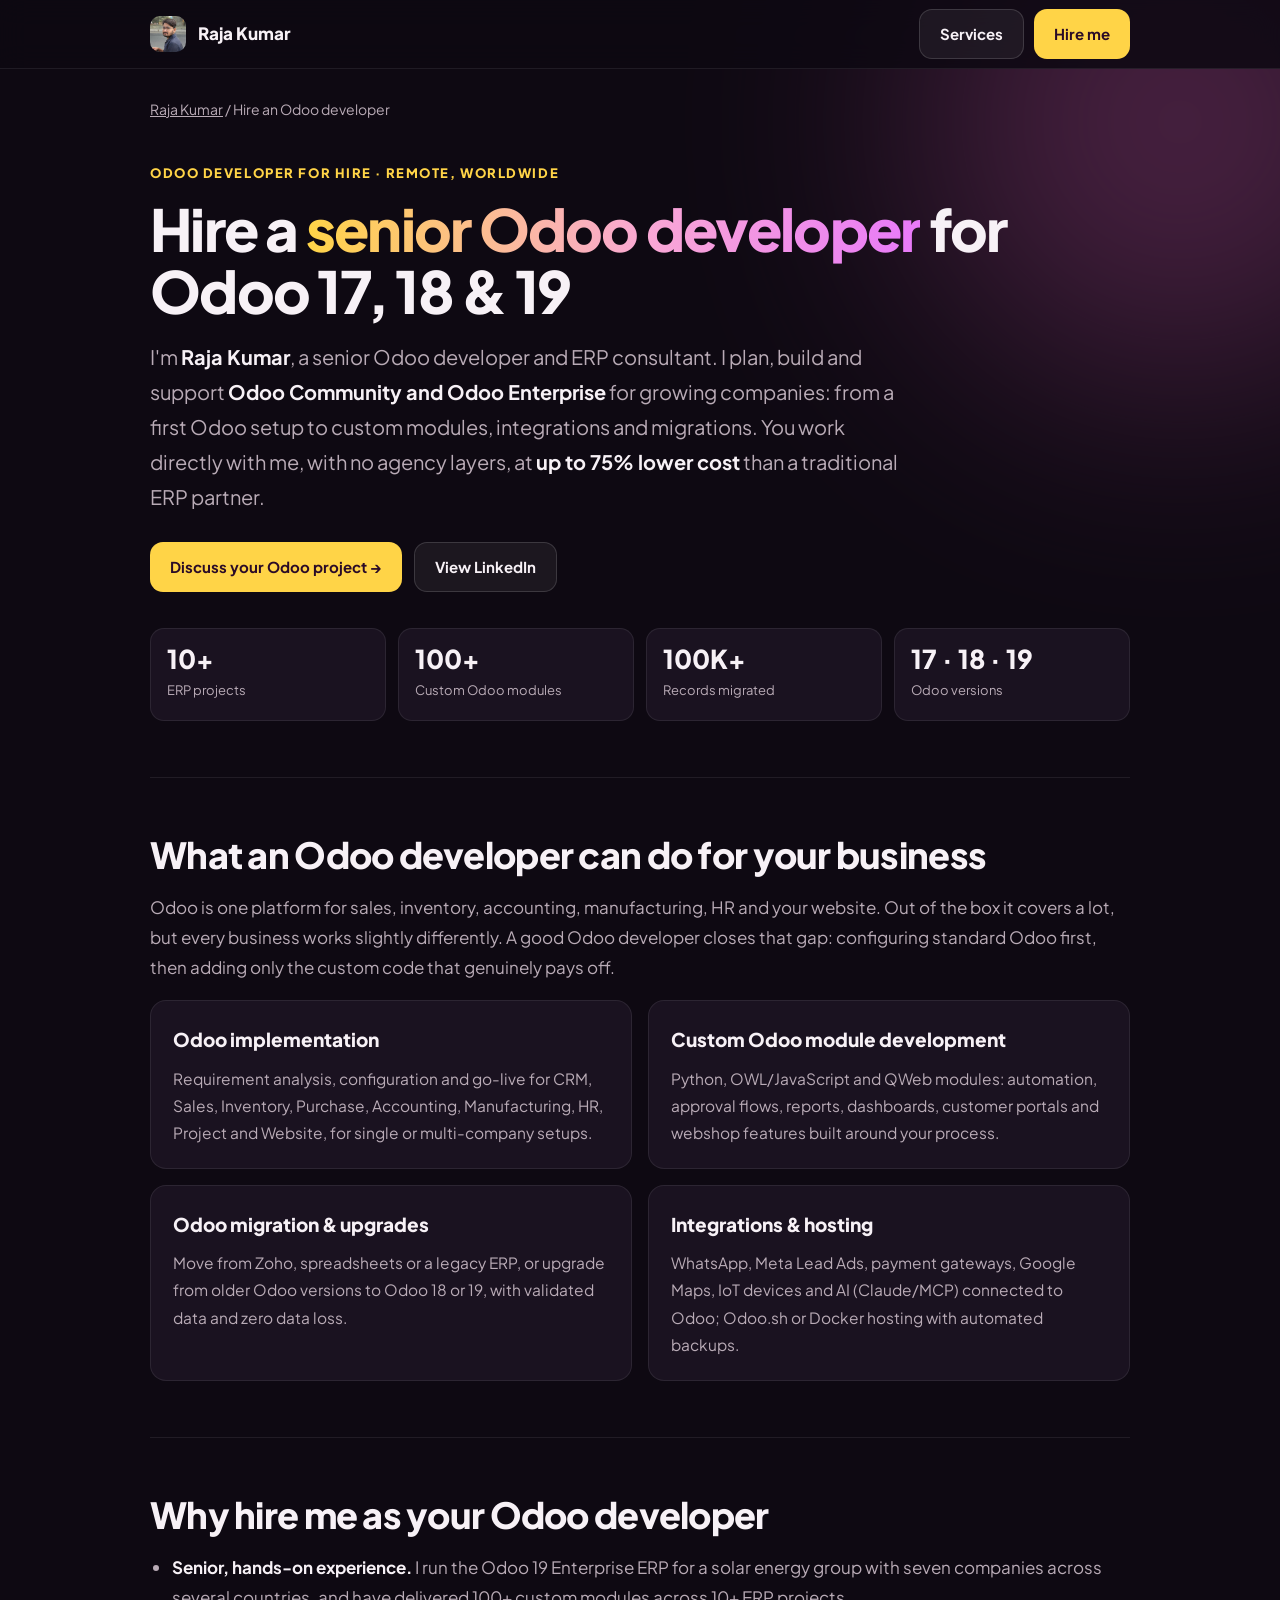
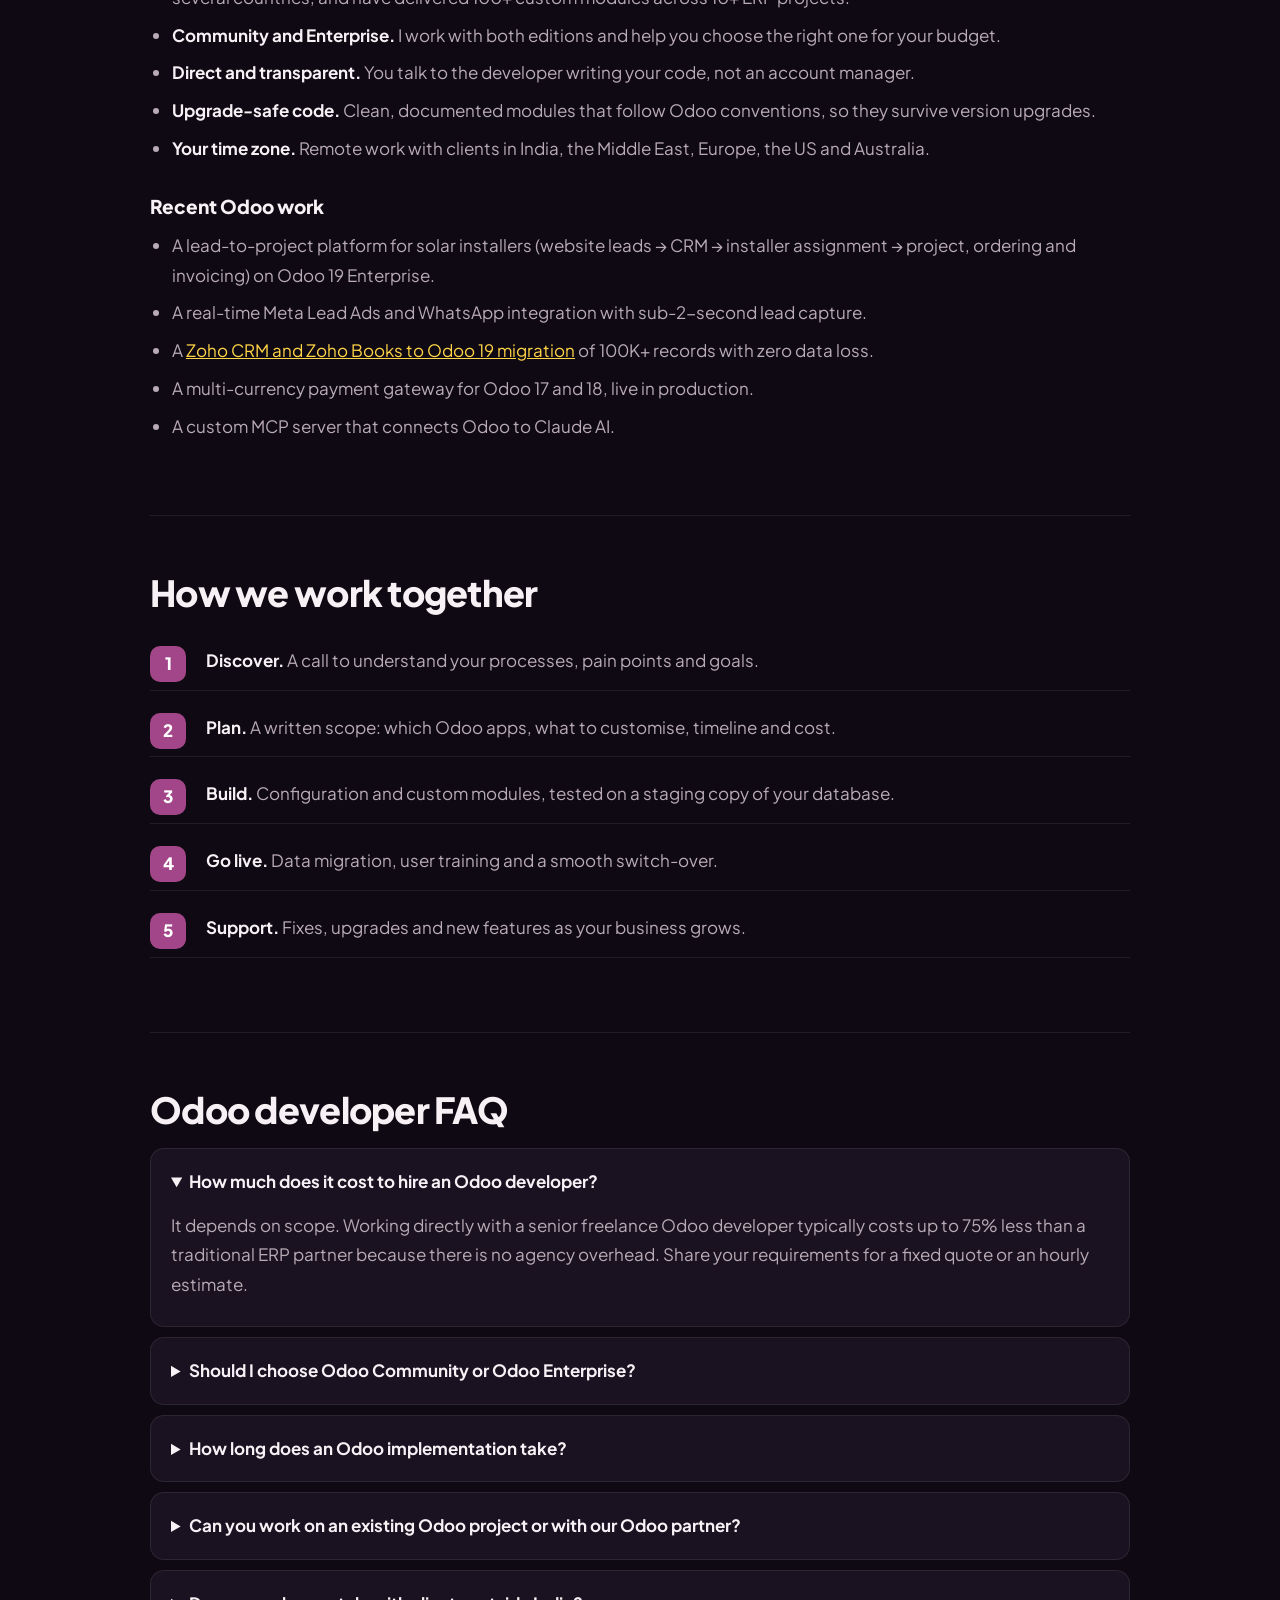
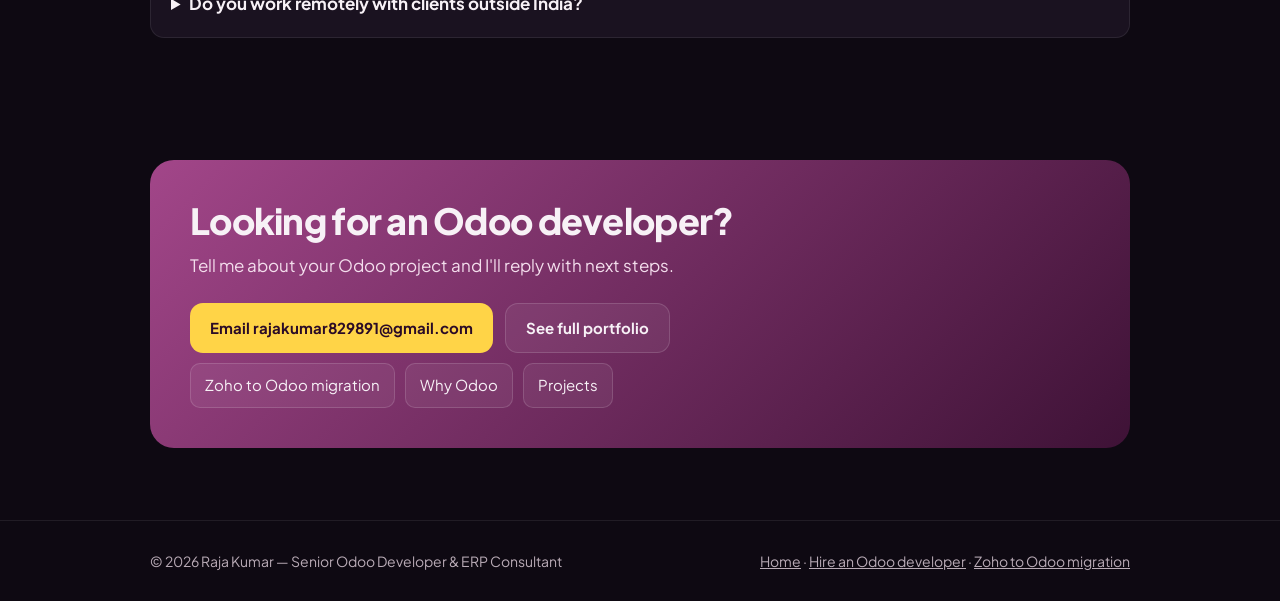
==== odoo-developer/index.html @ 11d60883 "Add Odoo developer and Zoho-to-Odoo landing pages for search - /odoo-developer/: in-depth 'hire an O" ====
<!DOCTYPE html>
<html lang="en">
<head>
<meta charset="UTF-8">
<meta name="viewport" content="width=device-width, initial-scale=1.0">
<title>Hire an Odoo Developer | Senior Odoo Developer for Odoo 17, 18 &amp; 19 – Raja Kumar</title>
<meta name="description" content="Hire a senior Odoo developer for Odoo 17, 18 and 19, Community and Enterprise. Odoo implementation, custom module development, migration and Odoo.sh hosting. Remote for clients worldwide, up to 75% lower cost than ERP partners.">
<meta name="robots" content="index, follow, max-image-preview:large">
<link rel="canonical" href="https://raja-portfolio-lyart.vercel.app/odoo-developer/">
<meta name="theme-color" content="#714B67">
<link rel="icon" href="/favicon-32.png" type="image/png" sizes="32x32">
<link rel="apple-touch-icon" href="/apple-touch-icon.png">
<meta property="og:type" content="website">
<meta property="og:title" content="Hire an Odoo Developer – Raja Kumar, Senior Odoo Developer">
<meta property="og:description" content="Odoo 17/18/19 Community & Enterprise: implementation, custom modules, migration and hosting. Remote, worldwide.">
<meta property="og:url" content="https://raja-portfolio-lyart.vercel.app/odoo-developer/">
<meta property="og:image" content="https://raja-portfolio-lyart.vercel.app/og-image.png">
<meta name="twitter:card" content="summary_large_image">
<link rel="preconnect" href="https://fonts.googleapis.com">
<link rel="preconnect" href="https://fonts.gstatic.com" crossorigin>
<link href="https://fonts.googleapis.com/css2?family=Plus+Jakarta+Sans:wght@400;500;700;800&display=swap" rel="stylesheet">
<link rel="stylesheet" href="/assets/css/pages.css">
<script type="application/ld+json">
{
  "@context": "https://schema.org",
  "@graph": [
    {
      "@type": "Service",
      "@id": "https://raja-portfolio-lyart.vercel.app/odoo-developer/#service",
      "name": "Odoo development and ERP consulting",
      "serviceType": "Odoo developer",
      "description": "Senior Odoo developer for Odoo 17, 18 and 19 (Community and Enterprise): consultation, implementation, custom module development, migration, Odoo.sh hosting and integrations.",
      "provider": { "@id": "https://raja-portfolio-lyart.vercel.app/#raja" },
      "areaServed": "Worldwide",
      "url": "https://raja-portfolio-lyart.vercel.app/odoo-developer/"
    },
    {
      "@type": "Person",
      "@id": "https://raja-portfolio-lyart.vercel.app/#raja",
      "name": "Raja Kumar",
      "jobTitle": "Senior Odoo Developer & ERP Consultant",
      "url": "https://raja-portfolio-lyart.vercel.app/",
      "image": "https://raja-portfolio-lyart.vercel.app/avatar.jpg",
      "sameAs": ["https://www.linkedin.com/in/raja-kumar-cseaiml", "https://github.com/RajaKumar829891"]
    },
    {
      "@type": "BreadcrumbList",
      "itemListElement": [
        { "@type": "ListItem", "position": 1, "name": "Raja Kumar", "item": "https://raja-portfolio-lyart.vercel.app/" },
        { "@type": "ListItem", "position": 2, "name": "Hire an Odoo developer", "item": "https://raja-portfolio-lyart.vercel.app/odoo-developer/" }
      ]
    },
    {
      "@type": "FAQPage",
      "mainEntity": [
        { "@type": "Question", "name": "How much does it cost to hire an Odoo developer?", "acceptedAnswer": { "@type": "Answer", "text": "It depends on scope. Working directly with a senior freelance Odoo developer typically costs up to 75% less than a traditional ERP partner because there is no agency overhead. Share your requirements for a fixed quote or an hourly estimate." } },
        { "@type": "Question", "name": "Should I choose Odoo Community or Odoo Enterprise?", "acceptedAnswer": { "@type": "Answer", "text": "Community is free and open source and suits many small businesses. Enterprise adds apps such as full Accounting, Studio, Odoo.sh hosting and official support. I help you compare them against your processes and budget before you commit." } },
        { "@type": "Question", "name": "How long does an Odoo implementation take?", "acceptedAnswer": { "@type": "Answer", "text": "A focused rollout of one or two apps can go live in a few weeks. Multi-company or heavily customised projects take longer and are best delivered in phases, one department at a time." } },
        { "@type": "Question", "name": "Can you work on an existing Odoo project or with our Odoo partner?", "acceptedAnswer": { "@type": "Answer", "text": "Yes. I can take over existing custom modules, fix bugs, upgrade modules to a newer Odoo version and add features, working alongside your team or partner." } },
        { "@type": "Question", "name": "Do you work remotely with clients outside India?", "acceptedAnswer": { "@type": "Answer", "text": "Yes. I work remotely with clients in Europe, the Middle East, the US and Australia and adjust my hours to your time zone." } }
      ]
    }
  ]
}
</script>
</head>
<body>

<nav class="nav" aria-label="Main">
  <div class="container nav-inner">
    <a class="brand" href="/"><img src="/avatar.jpg" alt="" width="36" height="36">Raja Kumar</a>
    <div style="display:flex;gap:10px">
      <a class="btn btn-ghost" href="/#services">Services</a>
      <a class="btn btn-primary" href="/#contact">Hire me</a>
    </div>
  </div>
</nav>

<div class="container crumbs"><a href="/">Raja Kumar</a> / Hire an Odoo developer</div>

<header class="page-hero">
  <div class="container">
    <p class="eyebrow">Odoo developer for hire · Remote, worldwide</p>
    <h1>Hire a <span>senior Odoo developer</span> for Odoo 17, 18 &amp; 19</h1>
    <p class="lead">I'm <strong>Raja Kumar</strong>, a senior Odoo developer and ERP consultant. I plan, build and support <strong>Odoo Community and Odoo Enterprise</strong> for growing companies: from a first Odoo setup to custom modules, integrations and migrations. You work directly with me, with no agency layers, at <strong>up to 75% lower cost</strong> than a traditional ERP partner.</p>
    <div class="hero-ctas">
      <a class="btn btn-primary" href="/#contact">Discuss your Odoo project →</a>
      <a class="btn btn-ghost" href="https://www.linkedin.com/in/raja-kumar-cseaiml" rel="noopener">View LinkedIn</a>
    </div>
    <div class="facts">
      <div class="fact"><b>10+</b><span>ERP projects</span></div>
      <div class="fact"><b>100+</b><span>Custom Odoo modules</span></div>
      <div class="fact"><b>100K+</b><span>Records migrated</span></div>
      <div class="fact"><b>17 · 18 · 19</b><span>Odoo versions</span></div>
    </div>
  </div>
</header>

<main class="container">

<section>
  <h2>What an Odoo developer can do for your business</h2>
  <p>Odoo is one platform for sales, inventory, accounting, manufacturing, HR and your website. Out of the box it covers a lot, but every business works slightly differently. A good Odoo developer closes that gap: configuring standard Odoo first, then adding only the custom code that genuinely pays off.</p>
  <div class="grid-2">
    <div class="card"><h3>Odoo implementation</h3><p>Requirement analysis, configuration and go-live for CRM, Sales, Inventory, Purchase, Accounting, Manufacturing, HR, Project and Website, for single or multi-company setups.</p></div>
    <div class="card"><h3>Custom Odoo module development</h3><p>Python, OWL/JavaScript and QWeb modules: automation, approval flows, reports, dashboards, customer portals and webshop features built around your process.</p></div>
    <div class="card"><h3>Odoo migration &amp; upgrades</h3><p>Move from Zoho, spreadsheets or a legacy ERP, or upgrade from older Odoo versions to Odoo 18 or 19, with validated data and zero data loss.</p></div>
    <div class="card"><h3>Integrations &amp; hosting</h3><p>WhatsApp, Meta Lead Ads, payment gateways, Google Maps, IoT devices and AI (Claude/MCP) connected to Odoo; Odoo.sh or Docker hosting with automated backups.</p></div>
  </div>
</section>

<section>
  <h2>Why hire me as your Odoo developer</h2>
  <ul>
    <li><strong>Senior, hands-on experience.</strong> I run the Odoo 19 Enterprise ERP for a solar energy group with seven companies across several countries, and have delivered 100+ custom modules across 10+ ERP projects.</li>
    <li><strong>Community and Enterprise.</strong> I work with both editions and help you choose the right one for your budget.</li>
    <li><strong>Direct and transparent.</strong> You talk to the developer writing your code, not an account manager.</li>
    <li><strong>Upgrade-safe code.</strong> Clean, documented modules that follow Odoo conventions, so they survive version upgrades.</li>
    <li><strong>Your time zone.</strong> Remote work with clients in India, the Middle East, Europe, the US and Australia.</li>
  </ul>

  <h3>Recent Odoo work</h3>
  <ul>
    <li>A lead-to-project platform for solar installers (website leads → CRM → installer assignment → project, ordering and invoicing) on Odoo 19 Enterprise.</li>
    <li>A real-time Meta Lead Ads and WhatsApp integration with sub-2-second lead capture.</li>
    <li>A <a href="/zoho-to-odoo-migration/">Zoho CRM and Zoho Books to Odoo 19 migration</a> of 100K+ records with zero data loss.</li>
    <li>A multi-currency payment gateway for Odoo 17 and 18, live in production.</li>
    <li>A custom MCP server that connects Odoo to Claude AI.</li>
  </ul>
</section>

<section>
  <h2>How we work together</h2>
  <ol class="steps">
    <li><strong>Discover.</strong> A call to understand your processes, pain points and goals.</li>
    <li><strong>Plan.</strong> A written scope: which Odoo apps, what to customise, timeline and cost.</li>
    <li><strong>Build.</strong> Configuration and custom modules, tested on a staging copy of your database.</li>
    <li><strong>Go live.</strong> Data migration, user training and a smooth switch-over.</li>
    <li><strong>Support.</strong> Fixes, upgrades and new features as your business grows.</li>
  </ol>
</section>

<section>
  <h2>Odoo developer FAQ</h2>
  <details open><summary>How much does it cost to hire an Odoo developer?</summary><p>It depends on scope. Working directly with a senior freelance Odoo developer typically costs up to 75% less than a traditional ERP partner because there is no agency overhead. Share your requirements for a fixed quote or an hourly estimate.</p></details>
  <details><summary>Should I choose Odoo Community or Odoo Enterprise?</summary><p>Community is free and open source and suits many small businesses. Enterprise adds apps such as full Accounting, Studio, Odoo.sh hosting and official support. I help you compare them against your processes and budget before you commit.</p></details>
  <details><summary>How long does an Odoo implementation take?</summary><p>A focused rollout of one or two apps can go live in a few weeks. Multi-company or heavily customised projects take longer and are best delivered in phases, one department at a time.</p></details>
  <details><summary>Can you work on an existing Odoo project or with our Odoo partner?</summary><p>Yes. I can take over existing custom modules, fix bugs, upgrade modules to a newer Odoo version and add features, working alongside your team or partner.</p></details>
  <details><summary>Do you work remotely with clients outside India?</summary><p>Yes. I work remotely with clients in Europe, the Middle East, the US and Australia and adjust my hours to your time zone.</p></details>
</section>

<div class="cta">
  <h2>Looking for an Odoo developer?</h2>
  <p>Tell me about your Odoo project and I'll reply with next steps.</p>
  <div class="hero-ctas" style="margin-top:0">
    <a class="btn btn-primary" href="mailto:rajakumar829891@gmail.com?subject=Odoo%20project">Email rajakumar829891@gmail.com</a>
    <a class="btn btn-ghost" href="/">See full portfolio</a>
  </div>
  <div class="related"><a href="/zoho-to-odoo-migration/">Zoho to Odoo migration</a><a href="/#why-odoo">Why Odoo</a><a href="/#projects">Projects</a></div>
</div>

</main>

<footer>
  <div class="container">
    <span>© 2026 Raja Kumar — Senior Odoo Developer &amp; ERP Consultant</span>
    <span><a href="/">Home</a> · <a href="/odoo-developer/">Hire an Odoo developer</a> · <a href="/zoho-to-odoo-migration/">Zoho to Odoo migration</a></span>
  </div>
</footer>
</body>
</html>
---- assets/css/pages.css ----
/* Shared styles for the Odoo landing pages (matches the home page look) */
:root {
  --bg: #0E0912; --bg-2: #140D19; --surface: #1A1220;
  --border: rgba(255,255,255,0.08); --border-2: rgba(255,255,255,0.14);
  --primary: #A24689; --primary-2: #C860AB; --odoo: #714B67; --accent: #FFD447;
  --text: #F7F1F6; --muted: #B9ABB6; --maxw: 980px;
}
*, *::before, *::after { box-sizing: border-box; margin: 0; padding: 0; }
html { scroll-behavior: smooth; }
body { background: var(--bg); color: var(--text); font-family: 'Plus Jakarta Sans', system-ui, sans-serif; font-size: 17px; line-height: 1.75; -webkit-font-smoothing: antialiased; overflow-x: hidden; }
a { color: var(--accent); }
img { display: block; max-width: 100%; }
.container { width: min(var(--maxw), 100% - 48px); margin-inline: auto; }
:focus-visible { outline: 2px solid var(--accent); outline-offset: 3px; }

.nav { position: sticky; top: 0; z-index: 10; background: rgba(14,9,18,0.85); backdrop-filter: blur(14px); -webkit-backdrop-filter: blur(14px); border-bottom: 1px solid var(--border); }
.nav-inner { display: flex; align-items: center; justify-content: space-between; height: 68px; gap: 16px; }
.brand { display: flex; align-items: center; gap: 12px; color: var(--text); text-decoration: none; font-weight: 800; }
.brand img { width: 36px; height: 36px; border-radius: 10px; object-fit: cover; }
.btn { display: inline-flex; align-items: center; gap: 8px; min-height: 46px; padding: 11px 20px; border-radius: 13px; font-weight: 700; font-size: 15px; text-decoration: none; transition: transform .2s; }
.btn:hover { transform: translateY(-2px); }
.btn-primary { background: var(--accent); color: #2A0B27; }
.btn-ghost { background: rgba(255,255,255,0.06); color: var(--text); border: 1px solid var(--border-2); }

.crumbs { padding: 28px 0 0; font-size: 14px; color: var(--muted); }
.crumbs a { color: var(--muted); }
header.page-hero { padding: 40px 0 56px; position: relative; }
header.page-hero::before { content: ''; position: absolute; width: 520px; height: 520px; right: -160px; top: -260px; border-radius: 50%; background: #A24689; filter: blur(130px); opacity: .4; z-index: -1; pointer-events: none; }
.eyebrow { font-size: 13px; font-weight: 800; letter-spacing: .12em; text-transform: uppercase; color: var(--accent); }
h1 { position: relative; margin: 14px 0 18px; font-size: clamp(34px, 5.4vw, 58px); line-height: 1.06; font-weight: 800; letter-spacing: -0.03em; }
h1 span { background: linear-gradient(90deg, #FFD447, #F9A8D4 55%, #E879F9); -webkit-background-clip: text; background-clip: text; color: transparent; }
.lead { position: relative; font-size: clamp(17px, 1.8vw, 20px); color: var(--muted); max-width: 760px; }
.lead strong { color: var(--text); }
.hero-ctas { position: relative; display: flex; flex-wrap: wrap; gap: 12px; margin-top: 28px; }
.facts { position: relative; display: grid; grid-template-columns: repeat(4, 1fr); gap: 12px; margin-top: 36px; }
.fact { padding: 16px; border-radius: 14px; background: var(--surface); border: 1px solid var(--border); }
.fact b { display: block; font-size: 26px; font-weight: 800; line-height: 1.1; }
.fact span { font-size: 13px; color: var(--muted); }

main section { padding: 56px 0; border-top: 1px solid var(--border); }
h2 { font-size: clamp(26px, 3.2vw, 36px); line-height: 1.15; font-weight: 800; letter-spacing: -0.02em; margin-bottom: 18px; }
h3 { font-size: 19px; font-weight: 800; margin: 26px 0 8px; }
main p { color: var(--muted); margin-bottom: 14px; }
main p strong, main li strong { color: var(--text); }
main ul, main ol { margin: 8px 0 18px 22px; color: var(--muted); }
main li { margin-bottom: 8px; }
.grid-2 { display: grid; grid-template-columns: 1fr 1fr; gap: 16px; margin-top: 18px; }
.card { padding: 22px; border-radius: 16px; background: var(--surface); border: 1px solid var(--border); }
.card h3 { margin-top: 0; }
.card p { margin: 0; font-size: 15.5px; }
.steps { counter-reset: s; list-style: none; margin-left: 0 !important; }
.steps li { counter-increment: s; position: relative; padding: 14px 0 14px 56px; border-bottom: 1px solid var(--border); }
.steps li::before { content: counter(s); position: absolute; left: 0; top: 14px; width: 36px; height: 36px; border-radius: 10px; display: grid; place-items: center; background: var(--primary); color: #fff; font-weight: 800; }
details { border: 1px solid var(--border); border-radius: 14px; background: var(--surface); padding: 4px 20px; margin-bottom: 10px; }
summary { cursor: pointer; padding: 14px 0; font-weight: 700; color: var(--text); }
details p { padding-bottom: 8px; }
.cta { margin: 56px 0 72px; padding: 40px; border-radius: 24px; background: linear-gradient(135deg, #A24689, #3E1236); }
.cta h2 { margin-bottom: 10px; }
.cta p { color: #F3DDEC; margin-bottom: 22px; }
.related { display: flex; flex-wrap: wrap; gap: 10px; margin-top: 10px; }
.related a { padding: 8px 14px; border-radius: 10px; background: rgba(255,255,255,0.06); border: 1px solid var(--border-2); color: var(--text); text-decoration: none; font-size: 15px; }
footer { border-top: 1px solid var(--border); padding: 28px 0; color: var(--muted); font-size: 14px; }
footer .container { display: flex; flex-wrap: wrap; justify-content: space-between; gap: 10px; }
footer a { color: var(--muted); }

@media (max-width: 760px) {
  .facts { grid-template-columns: 1fr 1fr; }
  .grid-2 { grid-template-columns: 1fr; }
  .cta { padding: 28px 22px; }
  .nav .btn-primary { display: none; }
}
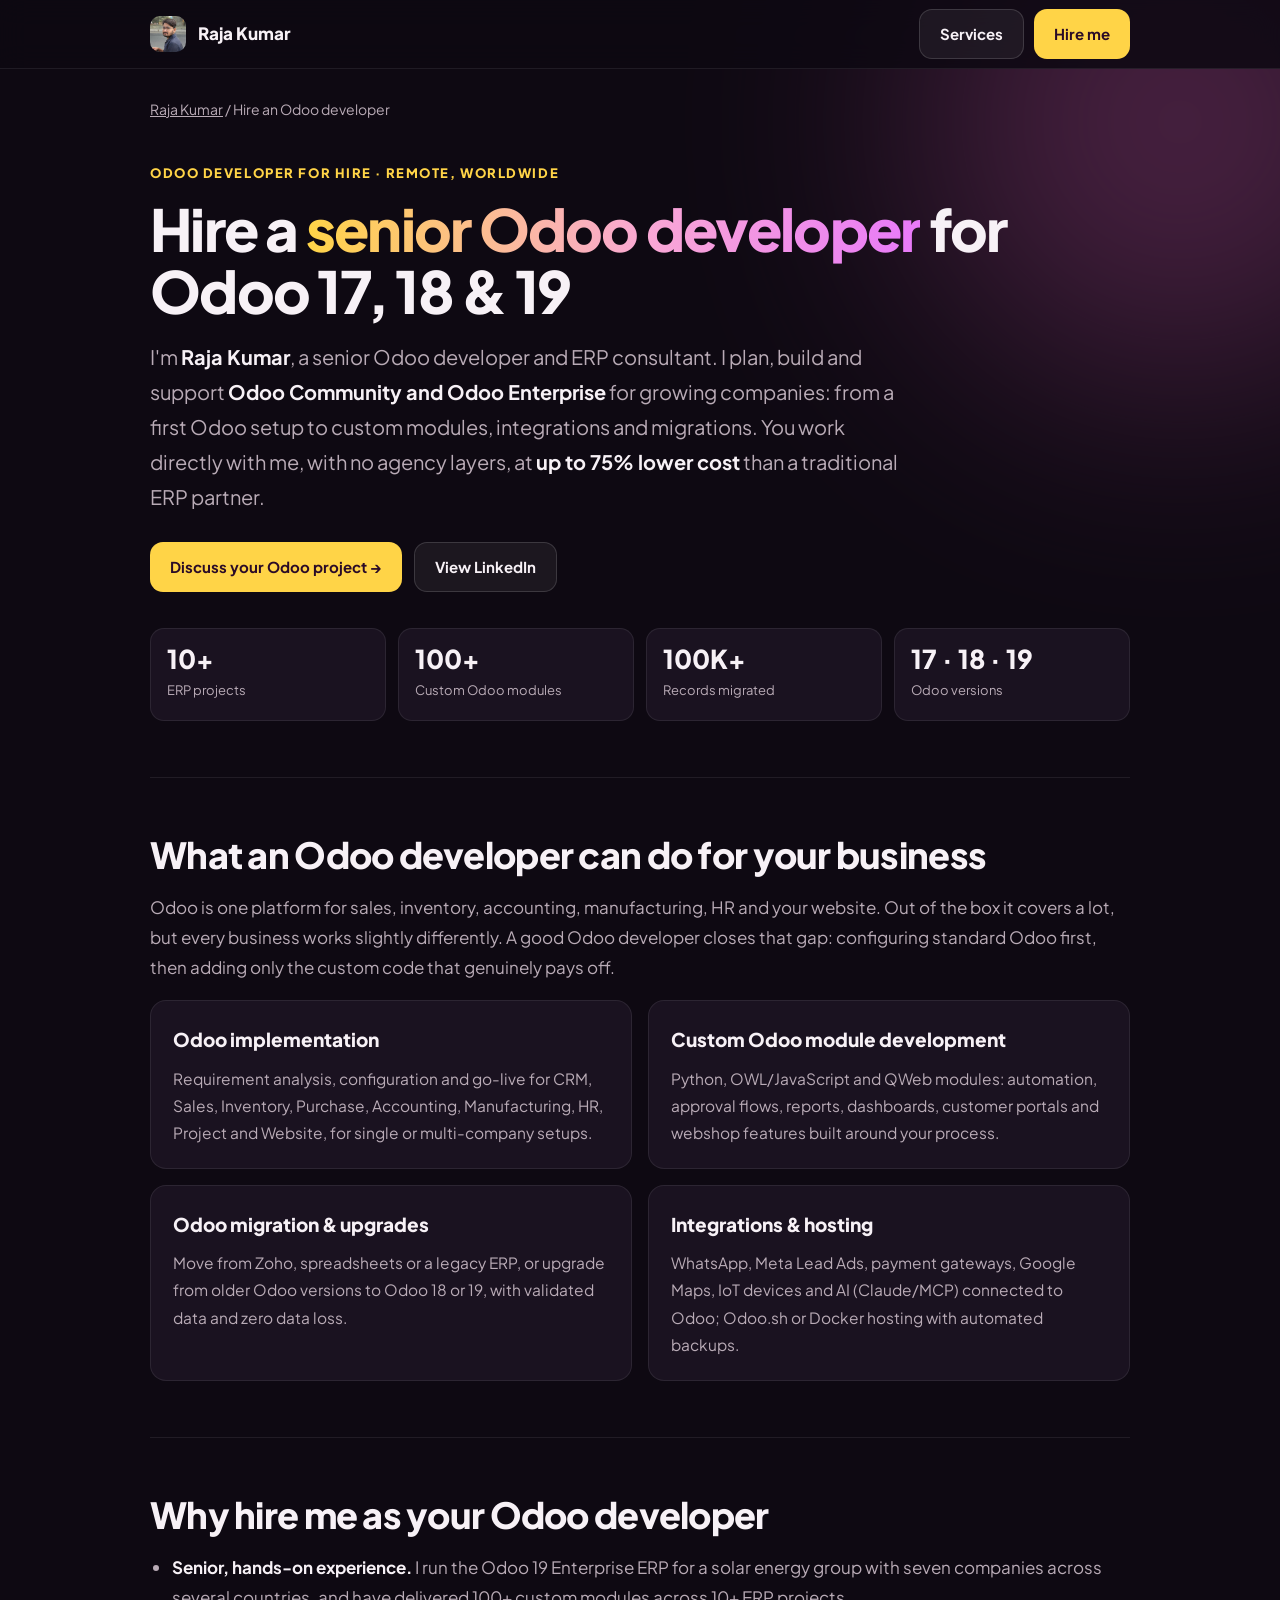
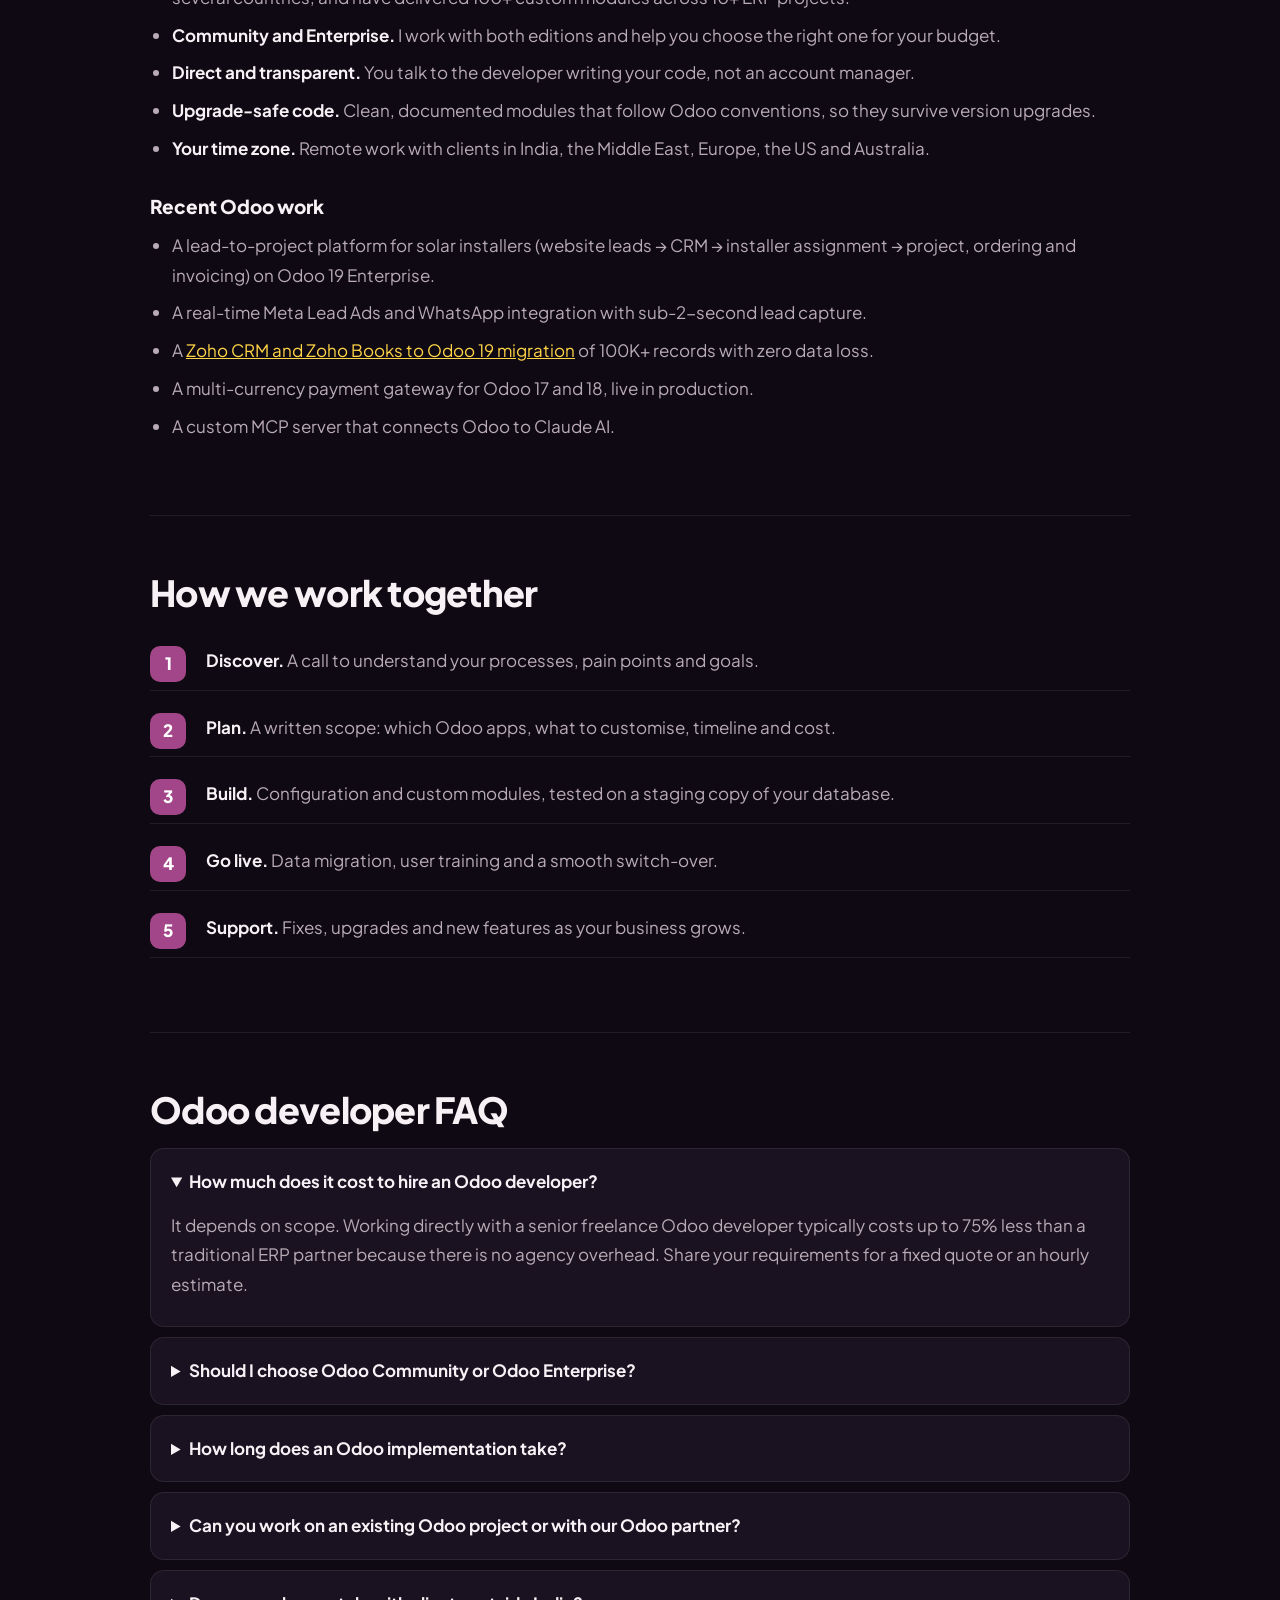
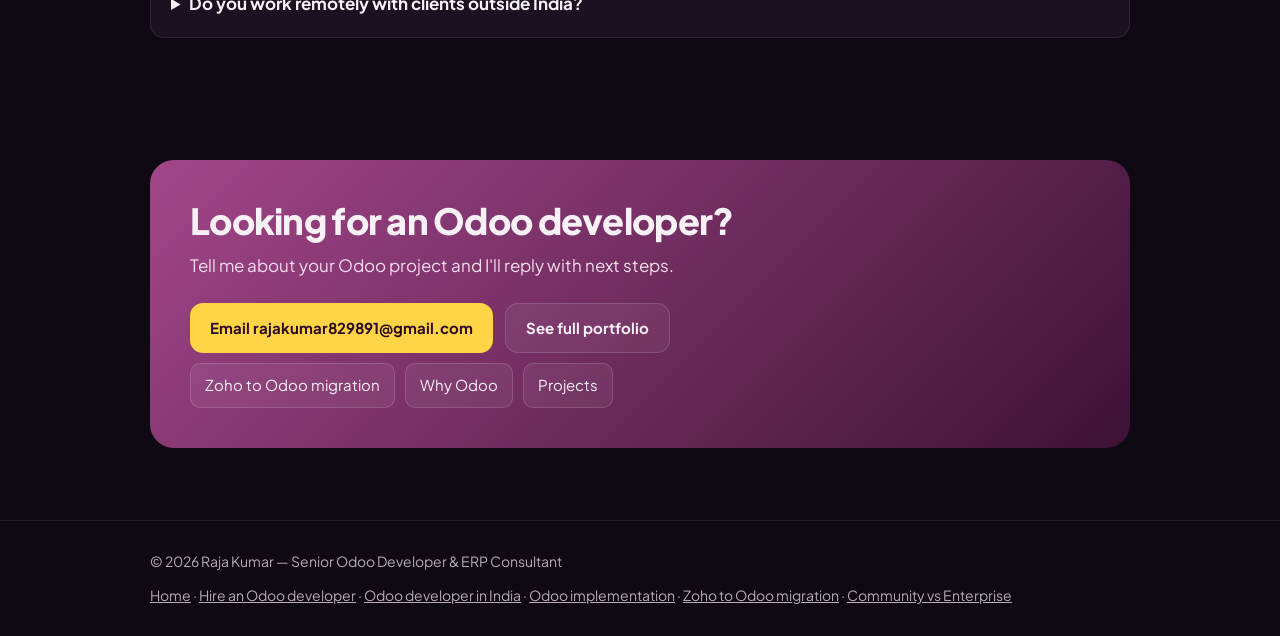
==== commit 53e20621: "Expand SEO: India, implementation and Community vs Enterprise pages - New pages: /odoo-developer-ind" ====
--- a/odoo-developer/index.html
+++ b/odoo-developer/index.html
@@ -164,7 +164,7 @@
 <footer>
   <div class="container">
     <span>© 2026 Raja Kumar — Senior Odoo Developer &amp; ERP Consultant</span>
-    <span><a href="/">Home</a> · <a href="/odoo-developer/">Hire an Odoo developer</a> · <a href="/zoho-to-odoo-migration/">Zoho to Odoo migration</a></span>
+    <span><a href="/">Home</a> · <a href="/odoo-developer/">Hire an Odoo developer</a> · <a href="/odoo-developer-india/">Odoo developer in India</a> · <a href="/odoo-implementation/">Odoo implementation</a> · <a href="/zoho-to-odoo-migration/">Zoho to Odoo migration</a> · <a href="/blog/odoo-community-vs-enterprise/">Community vs Enterprise</a></span>
   </div>
 </footer>
 </body>
